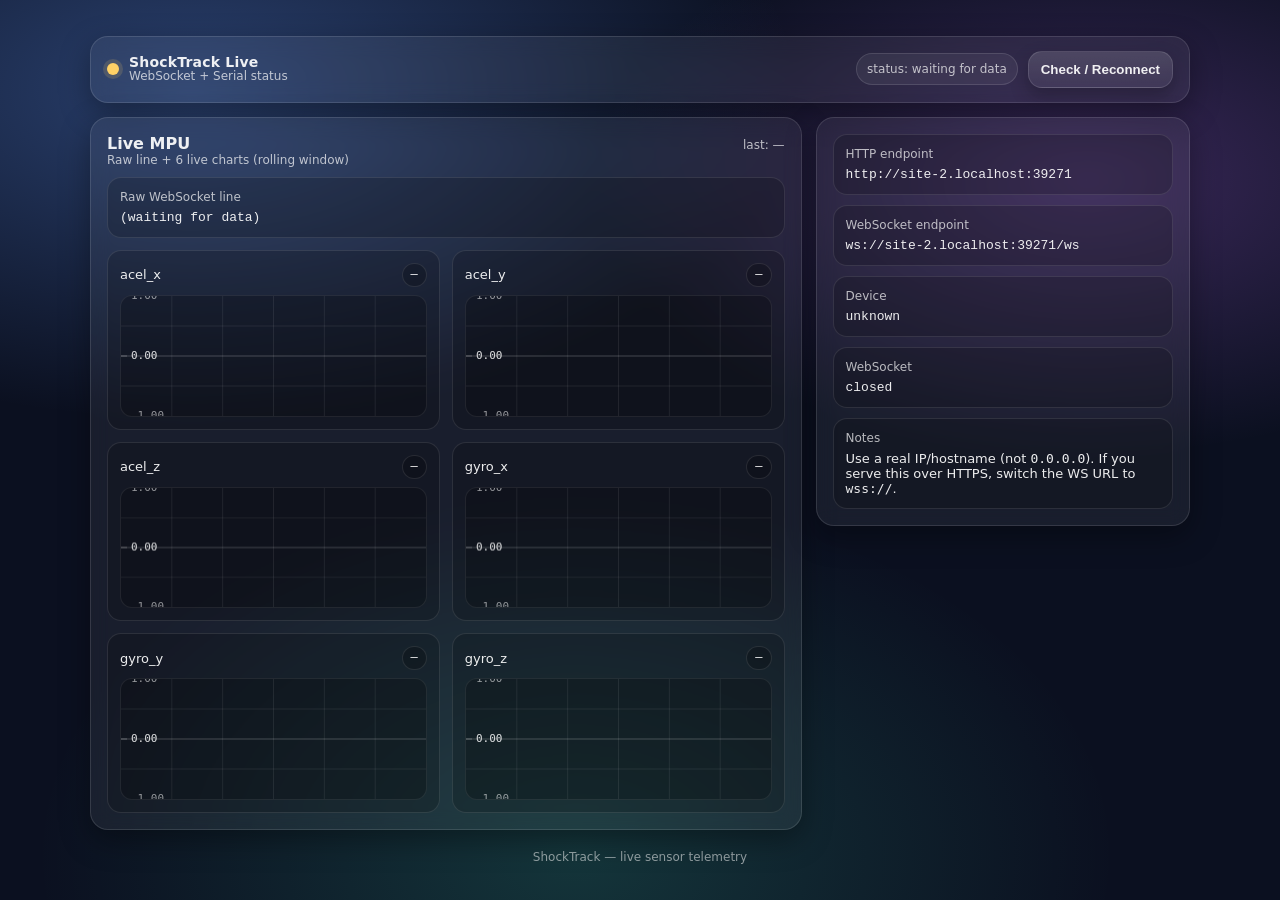
==== newDash/static/index.html @ baad6d06 "New Dashboard File Structure" ====
<!doctype html>
<html lang="en">

<head>
    <meta charset="utf-8" />
    <meta name="viewport" content="width=device-width, initial-scale=1" />
    <link rel="icon" href="/static/favicon.png" type="image/svg+xml" />
    <title>ShockTrack Live</title>
    <style>
        :root {
            --bg: #0b1020;
            --panel: rgba(255, 255, 255, 0.06);
            --text: rgba(255, 255, 255, 0.92);
            --muted: rgba(255, 255, 255, 0.70);
            --border: rgba(255, 255, 255, 0.12);
            --shadow: 0 10px 30px rgba(0, 0, 0, 0.35);
            --radius: 18px;
        }

        * {
            box-sizing: border-box;
        }

        body {
            margin: 0;
            min-height: 100vh;
            color: var(--text);
            font-family: ui-sans-serif, system-ui, -apple-system, Segoe UI, Roboto, Helvetica, Arial;
            background:
                radial-gradient(1100px 600px at 15% 10%, rgba(98, 153, 255, 0.35), transparent 55%),
                radial-gradient(900px 500px at 85% 20%, rgba(194, 109, 255, 0.25), transparent 55%),
                radial-gradient(900px 600px at 45% 95%, rgba(66, 245, 195, 0.16), transparent 60%),
                var(--bg);
            display: grid;
            place-items: center;
            padding: 22px;
        }

        .wrap {
            width: min(1100px, 100%);
            display: grid;
            gap: 14px;
        }

        .topbar {
            display: flex;
            align-items: center;
            justify-content: space-between;
            gap: 12px;
            padding: 14px 16px;
            background: var(--panel);
            border: 1px solid var(--border);
            border-radius: var(--radius);
            box-shadow: var(--shadow);
            backdrop-filter: blur(10px);
        }

        .brand {
            display: flex;
            align-items: center;
            gap: 10px;
            min-width: 200px;
        }

        .dot {
            width: 12px;
            height: 12px;
            border-radius: 999px;
            background: rgba(255, 255, 255, 0.25);
            box-shadow: 0 0 0 4px rgba(255, 255, 255, 0.06);
        }

        .dot.ok {
            background: #33d17a;
            box-shadow: 0 0 0 4px rgba(51, 209, 122, 0.15);
        }

        .dot.bad {
            background: #ff6b6b;
            box-shadow: 0 0 0 4px rgba(255, 107, 107, 0.15);
        }

        .dot.warn {
            background: #ffd166;
            box-shadow: 0 0 0 4px rgba(255, 209, 102, 0.15);
        }

        .title {
            display: flex;
            flex-direction: column;
            line-height: 1.1;
        }

        .title strong {
            font-size: 14px;
            letter-spacing: 0.2px;
        }

        .title span {
            font-size: 12px;
            color: var(--muted);
        }

        .controls {
            display: flex;
            align-items: center;
            gap: 10px;
            flex-wrap: wrap;
            justify-content: flex-end;
        }

        button {
            appearance: none;
            border: 1px solid var(--border);
            background: linear-gradient(180deg, rgba(255, 255, 255, 0.14), rgba(255, 255, 255, 0.06));
            color: var(--text);
            padding: 10px 12px;
            border-radius: 14px;
            font-weight: 600;
            cursor: pointer;
            transition: transform 0.06s ease, border-color 0.2s ease, opacity 0.2s ease;
            box-shadow: 0 8px 18px rgba(0, 0, 0, 0.25);
        }

        button:hover {
            border-color: rgba(255, 255, 255, 0.24);
        }

        button:active {
            transform: translateY(1px);
        }

        button:disabled {
            opacity: 0.55;
            cursor: not-allowed;
        }

        .pill {
            padding: 8px 10px;
            border-radius: 999px;
            border: 1px solid var(--border);
            background: rgba(255, 255, 255, 0.06);
            color: var(--muted);
            font-size: 12px;
            white-space: nowrap;
        }

        .grid {
            display: grid;
            grid-template-columns: 1fr;
            gap: 14px;
        }

        @media (min-width: 980px) {
            .grid {
                grid-template-columns: 1.9fr 1fr;
                align-items: start;
            }
        }

        .card {
            padding: 16px;
            background: var(--panel);
            border: 1px solid var(--border);
            border-radius: var(--radius);
            box-shadow: var(--shadow);
            backdrop-filter: blur(10px);
            overflow: hidden;
        }

        .labelRow {
            display: flex;
            justify-content: space-between;
            align-items: baseline;
            gap: 10px;
            margin-bottom: 10px;
        }

        .hint {
            font-size: 12px;
            color: var(--muted);
        }

        .kv {
            display: grid;
            gap: 6px;
            padding: 12px;
            border-radius: 14px;
            border: 1px solid rgba(255, 255, 255, 0.10);
            background: rgba(0, 0, 0, 0.18);
        }

        .kv .k {
            font-size: 12px;
            color: var(--muted);
        }

        .kv .v {
            font-size: 13px;
            color: var(--text);
            word-break: break-word;
            font-family: ui-monospace, SFMono-Regular, Menlo, Monaco, Consolas, "Liberation Mono", "Courier New", monospace;
        }

        .mini {
            display: grid;
            gap: 10px;
        }

        /* Charts */
        .charts {
            display: grid;
            gap: 12px;
            grid-template-columns: 1fr;
        }

        @media (min-width: 980px) {
            .charts {
                grid-template-columns: 1fr 1fr;
            }
        }

        .chart {
            border-radius: 14px;
            border: 1px solid rgba(255, 255, 255, 0.10);
            background: rgba(0, 0, 0, 0.18);
            padding: 12px;
        }

        .chartHead {
            display: flex;
            align-items: center;
            justify-content: space-between;
            gap: 10px;
            margin-bottom: 8px;
            font-size: 13px;
        }

        .chip {
            font-family: ui-monospace, SFMono-Regular, Menlo, Monaco, Consolas, "Liberation Mono", "Courier New", monospace;
            font-size: 12px;
            color: var(--text);
            padding: 4px 8px;
            border-radius: 999px;
            border: 1px solid rgba(255, 255, 255, 0.10);
            background: rgba(0, 0, 0, 0.22);
        }

        canvas {
            width: 100%;
            display: block;
            border-radius: 12px;
            background: rgba(0, 0, 0, 0.22);
            border: 1px solid rgba(255, 255, 255, 0.08);
        }

        .footer {
            text-align: center;
            color: rgba(255, 255, 255, 0.55);
            font-size: 12px;
            padding: 6px 0 0;
        }
    </style>
</head>

<body>
    <div class="wrap">
        <div class="topbar">
            <div class="brand">
                <div id="dot" class="dot warn"></div>
                <div class="title">
                    <strong>ShockTrack Live</strong>
                    <span id="sub">WebSocket + Serial status</span>
                </div>
            </div>

            <div class="controls">
                <span id="status" class="pill">status: booting…</span>
                <button id="reconnect">Check / Reconnect</button>
            </div>
        </div>

        <div class="grid">
            <div class="card">
                <div class="labelRow">
                    <div>
                        <div style="font-weight:700;">Live MPU</div>
                        <div class="hint">Raw line + 6 live charts (rolling window)</div>
                    </div>
                    <div class="hint" id="lastTs">last: —</div>
                </div>

                <div class="kv" style="margin-bottom:12px;">
                    <div class="k">Raw WebSocket line</div>
                    <div class="v" id="v">(waiting for data)</div>
                </div>

                <div class="charts">
                    <div class="chart">
                        <div class="chartHead"><span>acel_x</span><span class="chip" id="val_ax">—</span></div>
                        <canvas id="c_ax" height="120"></canvas>
                    </div>
                    <div class="chart">
                        <div class="chartHead"><span>acel_y</span><span class="chip" id="val_ay">—</span></div>
                        <canvas id="c_ay" height="120"></canvas>
                    </div>
                    <div class="chart">
                        <div class="chartHead"><span>acel_z</span><span class="chip" id="val_az">—</span></div>
                        <canvas id="c_az" height="120"></canvas>
                    </div>
                    <div class="chart">
                        <div class="chartHead"><span>gyro_x</span><span class="chip" id="val_gx">—</span></div>
                        <canvas id="c_gx" height="120"></canvas>
                    </div>
                    <div class="chart">
                        <div class="chartHead"><span>gyro_y</span><span class="chip" id="val_gy">—</span></div>
                        <canvas id="c_gy" height="120"></canvas>
                    </div>
                    <div class="chart">
                        <div class="chartHead"><span>gyro_z</span><span class="chip" id="val_gz">—</span></div>
                        <canvas id="c_gz" height="120"></canvas>
                    </div>
                </div>
            </div>

            <div class="card mini">
                <div class="kv">
                    <div class="k">HTTP endpoint</div>
                    <div class="v" id="httpHost">—</div>
                </div>
                <div class="kv">
                    <div class="k">WebSocket endpoint</div>
                    <div class="v" id="wsHost">—</div>
                </div>
                <div class="kv">
                    <div class="k">Device</div>
                    <div class="v" id="dev">—</div>
                </div>
                <div class="kv">
                    <div class="k">WebSocket</div>
                    <div class="v" id="wsState">—</div>
                </div>

                <div class="kv">
                    <div class="k">Notes</div>
                    <div class="v" style="font-family:inherit;">
                        Use a real IP/hostname (not <code>0.0.0.0</code>). If you serve this over HTTPS, switch the WS
                        URL to <code>wss://</code>.
                    </div>
                </div>
            </div>
        </div>

        <div class="footer">ShockTrack — live sensor telemetry</div>
    </div>

    <script>
        const statusEl = document.getElementById('status');
        const reconnectBtn = document.getElementById('reconnect');
        const valueEl = document.getElementById('v');
        const dotEl = document.getElementById('dot');
        const lastTsEl = document.getElementById('lastTs');

        const httpHostEl = document.getElementById('httpHost');
        const wsHostEl = document.getElementById('wsHost');
        const devEl = document.getElementById('dev');
        const wsStateEl = document.getElementById('wsState');

        httpHostEl.textContent = location.origin;

        // Use wss:// when page is https://, otherwise ws://
        const WS_SCHEME = (location.protocol === "https:") ? "wss://" : "ws://";
        const WS_URL = WS_SCHEME + location.host + "/ws";
        wsHostEl.textContent = WS_URL;

        let ws = null;

        // ---- WAITING / DATA WATCHDOG ----
        const DATA_TIMEOUT_MS = 1500; // tweak based on sample rate
        let lastDataAt = 0;
        let isWaiting = true;

        function setDot(state) {
            dotEl.classList.remove('ok', 'bad', 'warn');
            dotEl.classList.add(state);
        }

        function nowTime() {
            const d = new Date();
            return d.toLocaleTimeString([], { hour: '2-digit', minute: '2-digit', second: '2-digit' });
        }

        function wsStateText() {
            if (!ws) return "closed";
            switch (ws.readyState) {
                case WebSocket.CONNECTING: return "connecting";
                case WebSocket.OPEN: return "open";
                case WebSocket.CLOSING: return "closing";
                case WebSocket.CLOSED: return "closed";
                default: return "unknown";
            }
        }

        function setWaiting(waiting) {
            isWaiting = waiting;

            if (waiting) {
                valueEl.textContent = "(waiting for data)";
                lastTsEl.textContent = "last: —";
                statusEl.textContent = "status: waiting for data";
                setDot("warn");
            }
        }

        // ---- LIVE CHARTS ----
        const N = 240; // rolling window points
        const series = {
            ax: new Float32Array(N),
            ay: new Float32Array(N),
            az: new Float32Array(N),
            gx: new Float32Array(N),
            gy: new Float32Array(N),
            gz: new Float32Array(N),
        };
        let idx = 0;
        let filled = 0;

        const canvases = {
            ax: document.getElementById('c_ax'),
            ay: document.getElementById('c_ay'),
            az: document.getElementById('c_az'),
            gx: document.getElementById('c_gx'),
            gy: document.getElementById('c_gy'),
            gz: document.getElementById('c_gz'),
        };
        const labels = {
            ax: document.getElementById('val_ax'),
            ay: document.getElementById('val_ay'),
            az: document.getElementById('val_az'),
            gx: document.getElementById('val_gx'),
            gy: document.getElementById('val_gy'),
            gz: document.getElementById('val_gz'),
        };

        function parseLine(line) {
            const parts = String(line).split(',').map(s => s.trim());
            if (parts.length !== 6) return null;
            const nums = parts.map(p => Number(p));
            if (nums.some(n => Number.isNaN(n))) return null;
            return nums;
        }

        function pushSample(ax, ay, az, gx, gy, gz) {
            series.ax[idx] = ax;
            series.ay[idx] = ay;
            series.az[idx] = az;
            series.gx[idx] = gx;
            series.gy[idx] = gy;
            series.gz[idx] = gz;

            idx = (idx + 1) % N;
            filled = Math.min(N, filled + 1);

            labels.ax.textContent = ax.toFixed(2);
            labels.ay.textContent = ay.toFixed(2);
            labels.az.textContent = az.toFixed(2);
            labels.gx.textContent = gx.toFixed(2);
            labels.gy.textContent = gy.toFixed(2);
            labels.gz.textContent = gz.toFixed(2);
        }

        function getRange(arr) {
            if (filled === 0) return { min: -1, max: 1 };
            let mn = Infinity, mx = -Infinity;
            for (let i = 0; i < filled; i++) {
                const j = (idx - filled + i + N) % N;
                const v = arr[j];
                if (v < mn) mn = v;
                if (v > mx) mx = v;
            }
            if (mn === mx) { mn -= 1; mx += 1; }
            return { min: mn, max: mx };
        }

        // ---- Y-AXIS SCALE ----
        function drawYAxis(ctx, w, h, r) {
            ctx.save();

            ctx.font = "11px ui-monospace, SFMono-Regular, Menlo, Monaco, Consolas, monospace";
            ctx.fillStyle = "rgba(255,255,255,0.55)";
            ctx.textBaseline = "middle";

            const ticks = [
                { v: r.max, label: r.max.toFixed(2) },
                { v: (r.min + r.max) / 2, label: ((r.min + r.max) / 2).toFixed(2) },
                { v: r.min, label: r.min.toFixed(2) },
            ];

            // include 0 tick if in range
            if (r.min < 0 && r.max > 0) {
                ticks.splice(1, 0, { v: 0, label: "0.00" });
            }

            for (const t of ticks) {
                const y = h - ((t.v - r.min) / (r.max - r.min)) * h;

                // tick mark
                ctx.strokeStyle = "rgba(255,255,255,0.14)";
                ctx.beginPath();
                ctx.moveTo(0, y);
                ctx.lineTo(6, y);
                ctx.stroke();

                ctx.fillText(t.label, 10, y);
            }

            ctx.restore();
        }

        function drawChart(key) {
            const c = canvases[key];
            if (!c) return;

            const dpr = window.devicePixelRatio || 1;
            const w = c.clientWidth;
            const h = Number(c.getAttribute('height')) || 120;

            // crisp canvas
            c.width = Math.floor(w * dpr);
            c.height = Math.floor(h * dpr);

            const ctx = c.getContext('2d');
            ctx.setTransform(dpr, 0, 0, dpr, 0, 0);

            // clear
            ctx.clearRect(0, 0, w, h);

            // grid
            ctx.lineWidth = 1;
            ctx.strokeStyle = "rgba(255,255,255,0.08)";
            for (let i = 1; i < 4; i++) {
                const y = (h / 4) * i;
                ctx.beginPath(); ctx.moveTo(0, y); ctx.lineTo(w, y); ctx.stroke();
            }
            for (let i = 1; i < 6; i++) {
                const x = (w / 6) * i;
                ctx.beginPath(); ctx.moveTo(x, 0); ctx.lineTo(x, h); ctx.stroke();
            }

            const r = getRange(series[key]);

            // y-axis scale (min/mid/max + optional 0)
            drawYAxis(ctx, w, h, r);

            // centerline (0)
            ctx.strokeStyle = "rgba(255,255,255,0.16)";
            const y0 = h - ((0 - r.min) / (r.max - r.min)) * h;
            ctx.beginPath(); ctx.moveTo(0, y0); ctx.lineTo(w, y0); ctx.stroke();

            if (filled < 2) return;

            // data line
            ctx.lineWidth = 2;
            ctx.strokeStyle = "rgba(255,255,255,0.85)";
            ctx.beginPath();
            for (let i = 0; i < filled; i++) {
                const j = (idx - filled + i + N) % N;
                const v = series[key][j];
                const x = (i / (filled - 1)) * w;
                const y = h - ((v - r.min) / (r.max - r.min)) * h;
                if (i === 0) ctx.moveTo(x, y);
                else ctx.lineTo(x, y);
            }
            ctx.stroke();

            // latest dot
            const lastJ = (idx - 1 + N) % N;
            const lastV = series[key][lastJ];
            const yLast = h - ((lastV - r.min) / (r.max - r.min)) * h;
            ctx.fillStyle = "rgba(255,255,255,0.92)";
            ctx.beginPath();
            ctx.arc(Math.max(6, w - 6), yLast, 3, 0, Math.PI * 2);
            ctx.fill();
        }

        function renderLoop() {
            drawChart('ax');
            drawChart('ay');
            drawChart('az');
            drawChart('gx');
            drawChart('gy');
            drawChart('gz');
            requestAnimationFrame(renderLoop);
        }
        requestAnimationFrame(renderLoop);

        // ---- WebSocket + status ----
        function connectWS() {
            try { if (ws) ws.close(); } catch (_) { }

            ws = new WebSocket(WS_URL);
            wsStateEl.textContent = wsStateText();

            ws.onopen = () => {
                wsStateEl.textContent = wsStateText();
                lastDataAt = Date.now();
                setWaiting(true); // open != streaming yet
                console.log('ws open');
            };

            ws.onmessage = (msg) => {
                const line = String(msg.data || "");
                valueEl.textContent = line;

                lastDataAt = Date.now();
                if (isWaiting) {
                    statusEl.textContent = "status: streaming";
                    setDot("ok");
                    isWaiting = false;
                }

                lastTsEl.textContent = "last: " + nowTime();

                const nums = parseLine(line);
                if (nums) {
                    const [ax, ay, az, gx, gy, gz] = nums;
                    pushSample(ax, ay, az, gx, gy, gz);
                }
            };

            ws.onclose = () => {
                wsStateEl.textContent = wsStateText();
                setWaiting(true);
                console.log('ws closed');
            };

            ws.onerror = (e) => {
                wsStateEl.textContent = wsStateText();
                setWaiting(true);
                console.log('ws error', e);
            };
        }

        async function checkStatus() {
            try {
                const r = await fetch('/status', { cache: "no-store" });
                const j = await r.json();

                devEl.textContent = j.connected ? "connected" : "disconnected";

                if (j.connected) {
                    statusEl.textContent = "status: device connected";
                    setDot("ok");
                    if (!ws || ws.readyState !== WebSocket.OPEN) connectWS();
                } else {
                    statusEl.textContent = "status: device disconnected";
                    setDot("bad");
                    setWaiting(true);
                }

                wsStateEl.textContent = wsStateText();
            } catch (e) {
                statusEl.textContent = "status: error";
                devEl.textContent = "unknown";
                setDot("warn");
                setWaiting(true);
                wsStateEl.textContent = wsStateText();
            }
        }

        reconnectBtn.addEventListener('click', async () => {
            reconnectBtn.disabled = true;
            statusEl.textContent = 'status: checking...';
            setDot("warn");

            try {
                const r = await fetch('/reconnect', { method: 'POST', cache: "no-store" });
                const j = await r.json();
                statusEl.textContent = 'status: ' + j.message;
            } catch (e) {
                statusEl.textContent = 'status: reconnect failed';
            } finally {
                reconnectBtn.disabled = false;
                setTimeout(checkStatus, 800);
            }
        });

        // ---- data watchdog (WS open but stream stalls) ----
        setInterval(() => {
            if (!ws || ws.readyState !== WebSocket.OPEN) {
                setWaiting(true);
                wsStateEl.textContent = wsStateText();
                return;
            }
            if (lastDataAt && (Date.now() - lastDataAt) > DATA_TIMEOUT_MS) {
                setWaiting(true);
            }
            wsStateEl.textContent = wsStateText();
        }, 250);

        // boot
        connectWS();
        checkStatus();
        setWaiting(true);
        setInterval(checkStatus, 5000);
    </script>
</body>

</html>
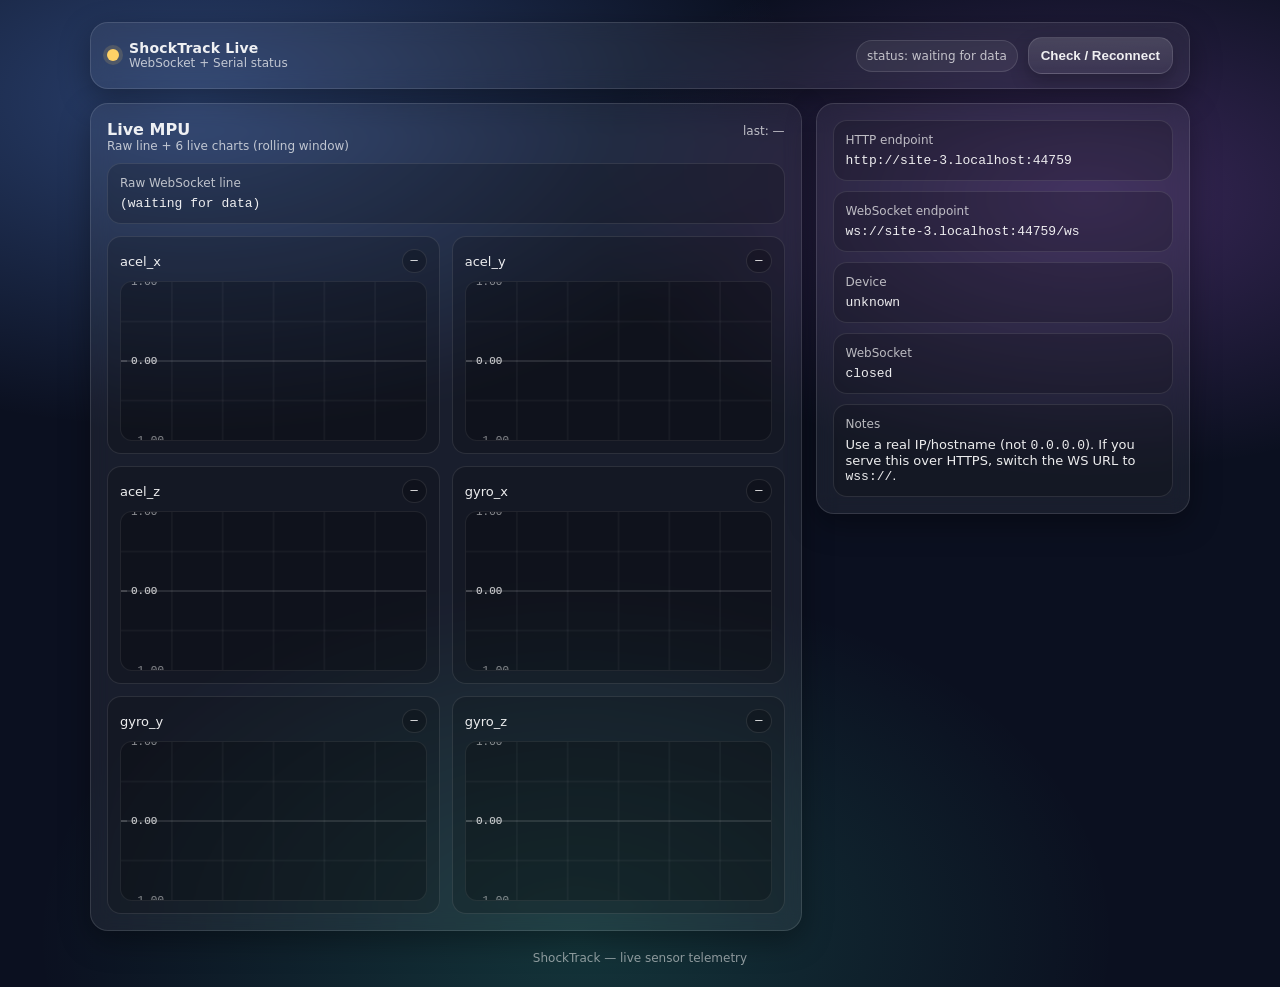
==== commit dce83f4e: "Add Mobile Funtionality" ====
--- a/newDash/static/index.html
+++ b/newDash/static/index.html
@@ -248,6 +248,9 @@
 
         canvas {
             width: 100%;
+            height: clamp(110px, 18vw, 160px);
+
+            /* resizable: grows/shrinks with screen */
             display: block;
             border-radius: 12px;
             background: rgba(0, 0, 0, 0.22);
@@ -298,7 +301,7 @@
                 <div class="charts">
                     <div class="chart">
                         <div class="chartHead"><span>acel_x</span><span class="chip" id="val_ax">—</span></div>
-                        <canvas id="c_ax" height="120"></canvas>
+                        <canvas id="c_ax"></canvas>
                     </div>
                     <div class="chart">
                         <div class="chartHead"><span>acel_y</span><span class="chip" id="val_ay">—</span></div>
@@ -442,12 +445,79 @@
             gz: document.getElementById('val_gz'),
         };
 
+        // ---- CANVAS RESIZE (only when needed) ----
+        const ctxMap = {};
+        const sizeMap = {}; // key -> {cssW, cssH, pxW, pxH, dpr}
+
+        function resizeCanvasToDisplaySize(key) {
+            const c = canvases[key];
+            if (!c) return;
+
+            const dpr = window.devicePixelRatio || 1;
+
+            const rect = c.getBoundingClientRect();
+            const cssW = Math.max(1, Math.floor(rect.width));
+
+            // rect.height can be 0 briefly on mobile; fallback to computed style height or 120
+            let cssH = Math.floor(rect.height);
+            if (cssH < 10) {
+                const hStr = getComputedStyle(c).height; // like "132px"
+                const parsed = Math.floor(parseFloat(hStr));
+                cssH = (parsed && parsed >= 10) ? parsed : 120;
+            }
+
+            const pxW = Math.floor(cssW * dpr);
+            const pxH = Math.floor(cssH * dpr);
+
+            const prev = sizeMap[key];
+            if (prev && prev.pxW === pxW && prev.pxH === pxH && prev.dpr === dpr) return;
+
+            c.width = pxW;
+            c.height = pxH;
+
+            const ctx = c.getContext("2d", { alpha: true, desynchronized: true });
+            ctx.setTransform(dpr, 0, 0, dpr, 0, 0);
+
+            ctxMap[key] = ctx;
+            sizeMap[key] = { cssW, cssH, pxW, pxH, dpr };
+        }
+
+
+        function resizeAllCanvases() {
+            for (const k of Object.keys(canvases)) resizeCanvasToDisplaySize(k);
+            requestRedraw(); // after resize, redraw once
+        }
+
+        // ResizeObserver catches mobile viewport/layout changes without a 60fps loop
+        const ro = new ResizeObserver(() => resizeAllCanvases());
+        for (const c of Object.values(canvases)) ro.observe(c);
+
+        window.addEventListener('orientationchange', () => setTimeout(resizeAllCanvases, 250));
+        window.addEventListener('resize', () => resizeAllCanvases());
+
         function parseLine(line) {
             const parts = String(line).split(',').map(s => s.trim());
             if (parts.length !== 6) return null;
             const nums = parts.map(p => Number(p));
             if (nums.some(n => Number.isNaN(n))) return null;
             return nums;
+        }
+
+        // ---- REDRAW ONLY WHEN NEEDED ----
+        let needsRedraw = true;
+        let rafPending = false;
+
+        function requestRedraw() {
+            needsRedraw = true;
+            if (rafPending) return;
+            rafPending = true;
+            requestAnimationFrame(() => {
+                rafPending = false;
+                if (!needsRedraw) return;
+                needsRedraw = false;
+                drawChart('ax'); drawChart('ay'); drawChart('az');
+                drawChart('gx'); drawChart('gy'); drawChart('gz');
+            });
         }
 
         function pushSample(ax, ay, az, gx, gy, gz) {
@@ -467,6 +537,8 @@
             labels.gx.textContent = gx.toFixed(2);
             labels.gy.textContent = gy.toFixed(2);
             labels.gz.textContent = gz.toFixed(2);
+
+            requestRedraw(); // redraw once per incoming sample
         }
 
         function getRange(arr) {
@@ -518,19 +590,16 @@
         }
 
         function drawChart(key) {
+            // Only resize when needed (NOT every frame)
+            resizeCanvasToDisplaySize(key);
+
             const c = canvases[key];
-            if (!c) return;
-
-            const dpr = window.devicePixelRatio || 1;
-            const w = c.clientWidth;
-            const h = Number(c.getAttribute('height')) || 120;
-
-            // crisp canvas
-            c.width = Math.floor(w * dpr);
-            c.height = Math.floor(h * dpr);
-
-            const ctx = c.getContext('2d');
-            ctx.setTransform(dpr, 0, 0, dpr, 0, 0);
+            const ctx = ctxMap[key];
+            const s = sizeMap[key];
+            if (!c || !ctx || !s) return;
+
+            const w = s.cssW;
+            const h = s.cssH;
 
             // clear
             ctx.clearRect(0, 0, w, h);
@@ -583,17 +652,6 @@
             ctx.fill();
         }
 
-        function renderLoop() {
-            drawChart('ax');
-            drawChart('ay');
-            drawChart('az');
-            drawChart('gx');
-            drawChart('gy');
-            drawChart('gz');
-            requestAnimationFrame(renderLoop);
-        }
-        requestAnimationFrame(renderLoop);
-
         // ---- WebSocket + status ----
         function connectWS() {
             try { if (ws) ws.close(); } catch (_) { }
@@ -703,6 +761,10 @@
         checkStatus();
         setWaiting(true);
         setInterval(checkStatus, 5000);
+
+        // initial sizing + draw
+        resizeAllCanvases();
+        requestRedraw();
     </script>
 </body>
 
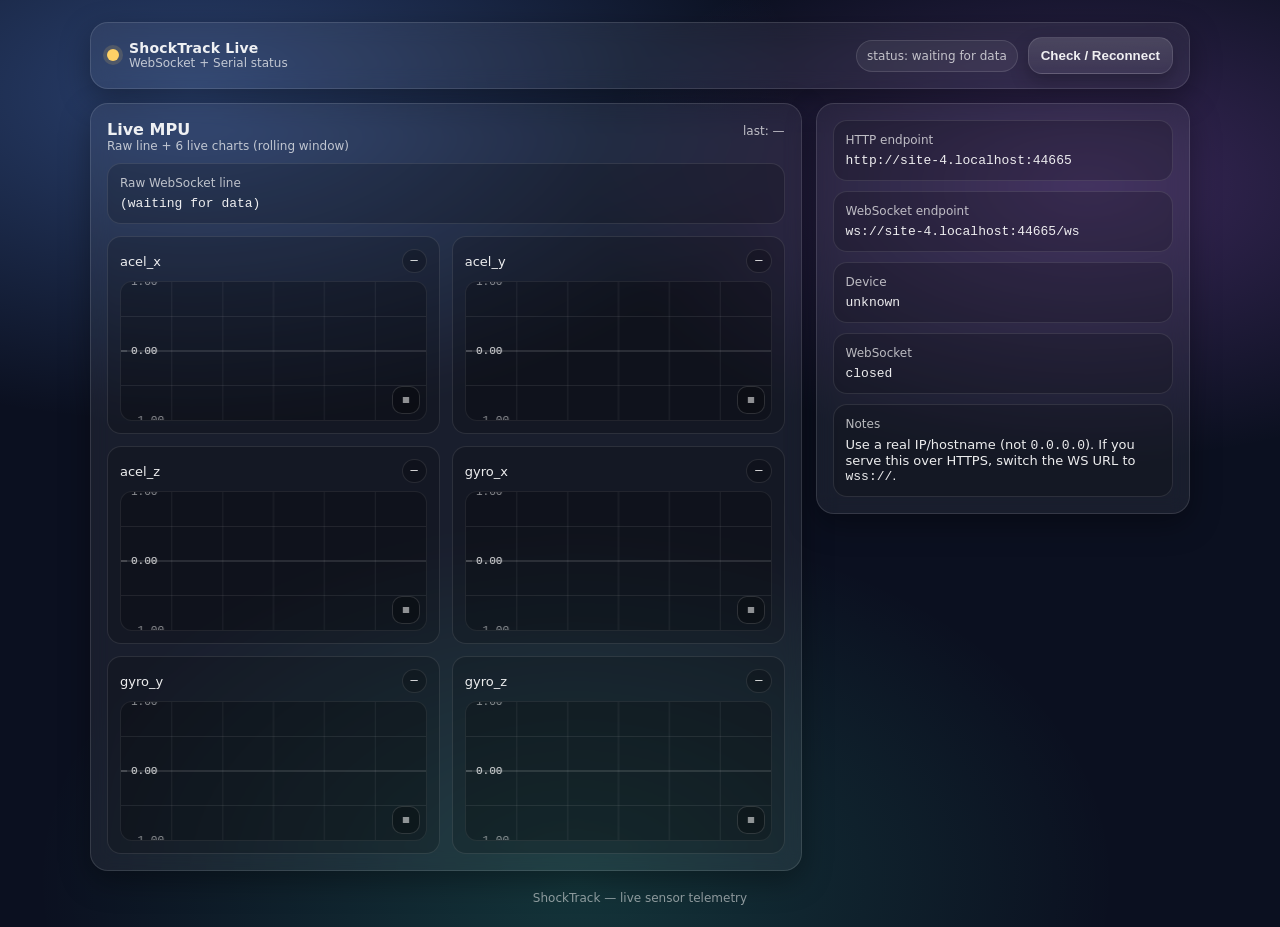
==== commit 0824da28: "Reorg" ====
--- a/newDash/static/index.html
+++ b/newDash/static/index.html
@@ -212,6 +212,7 @@
             display: grid;
             gap: 12px;
             grid-template-columns: 1fr;
+            align-items: start;
         }
 
         @media (min-width: 980px) {
@@ -225,6 +226,7 @@
             border: 1px solid rgba(255, 255, 255, 0.10);
             background: rgba(0, 0, 0, 0.18);
             padding: 12px;
+            overflow: hidden;
         }
 
         .chartHead {
@@ -246,15 +248,49 @@
             background: rgba(0, 0, 0, 0.22);
         }
 
-        canvas {
-            width: 100%;
-            height: clamp(110px, 18vw, 160px);
-
-            /* resizable: grows/shrinks with screen */
-            display: block;
+        /* Resizable canvas wrapper + grab handle */
+        .canvasWrap {
+            position: relative;
             border-radius: 12px;
             background: rgba(0, 0, 0, 0.22);
             border: 1px solid rgba(255, 255, 255, 0.08);
+            overflow: hidden;
+
+            /* default “nice” height; user can drag to change */
+            height: 140px;
+            min-height: 90px;
+            max-height: 300px;
+            touch-action: none;
+        }
+
+        canvas {
+            width: 100%;
+            height: 100%;
+            display: block;
+            background: transparent;
+        }
+
+        .resizeHandle {
+            position: absolute;
+            right: 6px;
+            bottom: 6px;
+            width: 28px;
+            height: 28px;
+            border-radius: 10px;
+            border: 1px solid rgba(255, 255, 255, 0.14);
+            background: rgba(0, 0, 0, 0.25);
+            display: grid;
+            place-items: center;
+            cursor: ns-resize;
+            user-select: none;
+            -webkit-user-select: none;
+            touch-action: none;
+        }
+
+        .resizeHandle svg {
+            width: 16px;
+            height: 16px;
+            opacity: 0.85;
         }
 
         .footer {
@@ -301,28 +337,82 @@
                 <div class="charts">
                     <div class="chart">
                         <div class="chartHead"><span>acel_x</span><span class="chip" id="val_ax">—</span></div>
-                        <canvas id="c_ax"></canvas>
+                        <div class="canvasWrap" id="wrap_ax">
+                            <canvas id="c_ax"></canvas>
+                            <div class="resizeHandle" data-wrap="wrap_ax" aria-label="Resize chart">
+                                <svg viewBox="0 0 24 24" fill="none">
+                                    <path d="M8 9h8M8 12h8M8 15h8" stroke="rgba(255,255,255,0.85)" stroke-width="2"
+                                        stroke-linecap="round" />
+                                </svg>
+                            </div>
+                        </div>
                     </div>
+
                     <div class="chart">
                         <div class="chartHead"><span>acel_y</span><span class="chip" id="val_ay">—</span></div>
-                        <canvas id="c_ay" height="120"></canvas>
+                        <div class="canvasWrap" id="wrap_ay">
+                            <canvas id="c_ay"></canvas>
+                            <div class="resizeHandle" data-wrap="wrap_ay" aria-label="Resize chart">
+                                <svg viewBox="0 0 24 24" fill="none">
+                                    <path d="M8 9h8M8 12h8M8 15h8" stroke="rgba(255,255,255,0.85)" stroke-width="2"
+                                        stroke-linecap="round" />
+                                </svg>
+                            </div>
+                        </div>
                     </div>
+
                     <div class="chart">
                         <div class="chartHead"><span>acel_z</span><span class="chip" id="val_az">—</span></div>
-                        <canvas id="c_az" height="120"></canvas>
+                        <div class="canvasWrap" id="wrap_az">
+                            <canvas id="c_az"></canvas>
+                            <div class="resizeHandle" data-wrap="wrap_az" aria-label="Resize chart">
+                                <svg viewBox="0 0 24 24" fill="none">
+                                    <path d="M8 9h8M8 12h8M8 15h8" stroke="rgba(255,255,255,0.85)" stroke-width="2"
+                                        stroke-linecap="round" />
+                                </svg>
+                            </div>
+                        </div>
                     </div>
+
                     <div class="chart">
                         <div class="chartHead"><span>gyro_x</span><span class="chip" id="val_gx">—</span></div>
-                        <canvas id="c_gx" height="120"></canvas>
+                        <div class="canvasWrap" id="wrap_gx">
+                            <canvas id="c_gx"></canvas>
+                            <div class="resizeHandle" data-wrap="wrap_gx" aria-label="Resize chart">
+                                <svg viewBox="0 0 24 24" fill="none">
+                                    <path d="M8 9h8M8 12h8M8 15h8" stroke="rgba(255,255,255,0.85)" stroke-width="2"
+                                        stroke-linecap="round" />
+                                </svg>
+                            </div>
+                        </div>
                     </div>
+
                     <div class="chart">
                         <div class="chartHead"><span>gyro_y</span><span class="chip" id="val_gy">—</span></div>
-                        <canvas id="c_gy" height="120"></canvas>
+                        <div class="canvasWrap" id="wrap_gy">
+                            <canvas id="c_gy"></canvas>
+                            <div class="resizeHandle" data-wrap="wrap_gy" aria-label="Resize chart">
+                                <svg viewBox="0 0 24 24" fill="none">
+                                    <path d="M8 9h8M8 12h8M8 15h8" stroke="rgba(255,255,255,0.85)" stroke-width="2"
+                                        stroke-linecap="round" />
+                                </svg>
+                            </div>
+                        </div>
                     </div>
+
                     <div class="chart">
                         <div class="chartHead"><span>gyro_z</span><span class="chip" id="val_gz">—</span></div>
-                        <canvas id="c_gz" height="120"></canvas>
+                        <div class="canvasWrap" id="wrap_gz">
+                            <canvas id="c_gz"></canvas>
+                            <div class="resizeHandle" data-wrap="wrap_gz" aria-label="Resize chart">
+                                <svg viewBox="0 0 24 24" fill="none">
+                                    <path d="M8 9h8M8 12h8M8 15h8" stroke="rgba(255,255,255,0.85)" stroke-width="2"
+                                        stroke-linecap="round" />
+                                </svg>
+                            </div>
+                        </div>
                     </div>
+
                 </div>
             </div>
 
@@ -379,7 +469,7 @@
         let ws = null;
 
         // ---- WAITING / DATA WATCHDOG ----
-        const DATA_TIMEOUT_MS = 1500; // tweak based on sample rate
+        const DATA_TIMEOUT_MS = 1500;
         let lastDataAt = 0;
         let isWaiting = true;
 
@@ -416,7 +506,7 @@
         }
 
         // ---- LIVE CHARTS ----
-        const N = 240; // rolling window points
+        const N = 240;
         const series = {
             ax: new Float32Array(N),
             ay: new Float32Array(N),
@@ -436,6 +526,7 @@
             gy: document.getElementById('c_gy'),
             gz: document.getElementById('c_gz'),
         };
+
         const labels = {
             ax: document.getElementById('val_ax'),
             ay: document.getElementById('val_ay'),
@@ -445,6 +536,78 @@
             gz: document.getElementById('val_gz'),
         };
 
+        // ---- RESIZE HANDLE (drag) ----
+        const MIN_H = 90;
+        const MAX_H = 300;
+
+        function clamp(n, a, b) { return Math.max(a, Math.min(b, n)); }
+
+        function loadHeights() {
+            const keys = ['ax', 'ay', 'az', 'gx', 'gy', 'gz'];
+            for (const k of keys) {
+                const el = document.getElementById('wrap_' + k);
+                if (!el) continue;
+                const saved = Number(localStorage.getItem('chart_h_' + k));
+                if (Number.isFinite(saved) && saved >= MIN_H && saved <= MAX_H) {
+                    el.style.height = saved + 'px';
+                }
+            }
+        }
+
+        function saveHeightForWrapId(wrapId, px) {
+            // wrap_ax -> ax
+            const key = wrapId.replace('wrap_', '');
+            localStorage.setItem('chart_h_' + key, String(px));
+        }
+
+        function setupResizeHandles() {
+            const handles = Array.from(document.querySelectorAll('.resizeHandle'));
+            for (const h of handles) {
+                const wrapId = h.getAttribute('data-wrap');
+                const wrap = document.getElementById(wrapId);
+                if (!wrap) continue;
+
+                let dragging = false;
+                let startY = 0;
+                let startH = 0;
+
+                const onDown = (e) => {
+                    dragging = true;
+                    const p = e.touches ? e.touches[0] : e;
+                    startY = p.clientY;
+                    startH = wrap.getBoundingClientRect().height;
+                    h.setPointerCapture?.(e.pointerId);
+                    e.preventDefault();
+                };
+
+                const onMove = (e) => {
+                    if (!dragging) return;
+                    const p = e.touches ? e.touches[0] : e;
+                    const dy = p.clientY - startY;
+                    const next = clamp(Math.round(startH + dy), MIN_H, MAX_H);
+                    wrap.style.height = next + 'px';
+                    requestRedraw(); // redraw with new size
+                    e.preventDefault();
+                };
+
+                const onUp = (e) => {
+                    if (!dragging) return;
+                    dragging = false;
+                    const finalH = Math.round(wrap.getBoundingClientRect().height);
+                    saveHeightForWrapId(wrapId, clamp(finalH, MIN_H, MAX_H));
+                    e.preventDefault();
+                };
+
+                // Pointer events (best) + touch fallback
+                h.addEventListener('pointerdown', onDown, { passive: false });
+                window.addEventListener('pointermove', onMove, { passive: false });
+                window.addEventListener('pointerup', onUp, { passive: false });
+
+                h.addEventListener('touchstart', onDown, { passive: false });
+                window.addEventListener('touchmove', onMove, { passive: false });
+                window.addEventListener('touchend', onUp, { passive: false });
+            }
+        }
         // ---- CANVAS RESIZE (only when needed) ----
         const ctxMap = {};
         const sizeMap = {}; // key -> {cssW, cssH, pxW, pxH, dpr}
@@ -458,10 +621,10 @@
             const rect = c.getBoundingClientRect();
             const cssW = Math.max(1, Math.floor(rect.width));
 
-            // rect.height can be 0 briefly on mobile; fallback to computed style height or 120
+            // height can be 0 briefly; fallback to computed height or 120
             let cssH = Math.floor(rect.height);
             if (cssH < 10) {
-                const hStr = getComputedStyle(c).height; // like "132px"
+                const hStr = getComputedStyle(c).height;
                 const parsed = Math.floor(parseFloat(hStr));
                 cssH = (parsed && parsed >= 10) ? parsed : 120;
             }
@@ -475,22 +638,32 @@
             c.width = pxW;
             c.height = pxH;
 
-            const ctx = c.getContext("2d", { alpha: true, desynchronized: true });
+            const ctx = c.getContext('2d', { alpha: true, desynchronized: true });
             ctx.setTransform(dpr, 0, 0, dpr, 0, 0);
 
             ctxMap[key] = ctx;
             sizeMap[key] = { cssW, cssH, pxW, pxH, dpr };
         }
 
-
         function resizeAllCanvases() {
             for (const k of Object.keys(canvases)) resizeCanvasToDisplaySize(k);
-            requestRedraw(); // after resize, redraw once
-        }
-
-        // ResizeObserver catches mobile viewport/layout changes without a 60fps loop
-        const ro = new ResizeObserver(() => resizeAllCanvases());
-        for (const c of Object.values(canvases)) ro.observe(c);
+            requestRedraw();
+        }
+
+        // Observe wrapper size changes (including user resizing)
+        let roTick = false;
+        const ro = new ResizeObserver(() => {
+            if (roTick) return;
+            roTick = true;
+            requestAnimationFrame(() => {
+                roTick = false;
+                resizeAllCanvases();
+            });
+        });
+        for (const k of ['ax', 'ay', 'az', 'gx', 'gy', 'gz']) {
+            const w = document.getElementById('wrap_' + k);
+            if (w) ro.observe(w);
+        }
 
         window.addEventListener('orientationchange', () => setTimeout(resizeAllCanvases, 250));
         window.addEventListener('resize', () => resizeAllCanvases());
@@ -538,7 +711,7 @@
             labels.gy.textContent = gy.toFixed(2);
             labels.gz.textContent = gz.toFixed(2);
 
-            requestRedraw(); // redraw once per incoming sample
+            requestRedraw();
         }
 
         function getRange(arr) {
@@ -554,10 +727,8 @@
             return { min: mn, max: mx };
         }
 
-        // ---- Y-AXIS SCALE ----
         function drawYAxis(ctx, w, h, r) {
             ctx.save();
-
             ctx.font = "11px ui-monospace, SFMono-Regular, Menlo, Monaco, Consolas, monospace";
             ctx.fillStyle = "rgba(255,255,255,0.55)";
             ctx.textBaseline = "middle";
@@ -567,41 +738,30 @@
                 { v: (r.min + r.max) / 2, label: ((r.min + r.max) / 2).toFixed(2) },
                 { v: r.min, label: r.min.toFixed(2) },
             ];
-
-            // include 0 tick if in range
-            if (r.min < 0 && r.max > 0) {
-                ticks.splice(1, 0, { v: 0, label: "0.00" });
-            }
+            if (r.min < 0 && r.max > 0) ticks.splice(1, 0, { v: 0, label: "0.00" });
 
             for (const t of ticks) {
                 const y = h - ((t.v - r.min) / (r.max - r.min)) * h;
-
-                // tick mark
                 ctx.strokeStyle = "rgba(255,255,255,0.14)";
                 ctx.beginPath();
                 ctx.moveTo(0, y);
                 ctx.lineTo(6, y);
                 ctx.stroke();
-
                 ctx.fillText(t.label, 10, y);
             }
-
             ctx.restore();
         }
 
         function drawChart(key) {
-            // Only resize when needed (NOT every frame)
             resizeCanvasToDisplaySize(key);
 
-            const c = canvases[key];
             const ctx = ctxMap[key];
             const s = sizeMap[key];
-            if (!c || !ctx || !s) return;
+            if (!ctx || !s) return;
 
             const w = s.cssW;
             const h = s.cssH;
 
-            // clear
             ctx.clearRect(0, 0, w, h);
 
             // grid
@@ -617,8 +777,6 @@
             }
 
             const r = getRange(series[key]);
-
-            // y-axis scale (min/mid/max + optional 0)
             drawYAxis(ctx, w, h, r);
 
             // centerline (0)
@@ -662,7 +820,7 @@
             ws.onopen = () => {
                 wsStateEl.textContent = wsStateText();
                 lastDataAt = Date.now();
-                setWaiting(true); // open != streaming yet
+                setWaiting(true);
                 console.log('ws open');
             };
 
@@ -757,14 +915,19 @@
         }, 250);
 
         // boot
+        loadHeights();
+        setupResizeHandles();
+
         connectWS();
         checkStatus();
         setWaiting(true);
         setInterval(checkStatus, 5000);
 
-        // initial sizing + draw
-        resizeAllCanvases();
-        requestRedraw();
+        // initial sizing + draw (after layout)
+        requestAnimationFrame(() => {
+            resizeAllCanvases();
+            requestRedraw();
+        });
     </script>
 </body>
 
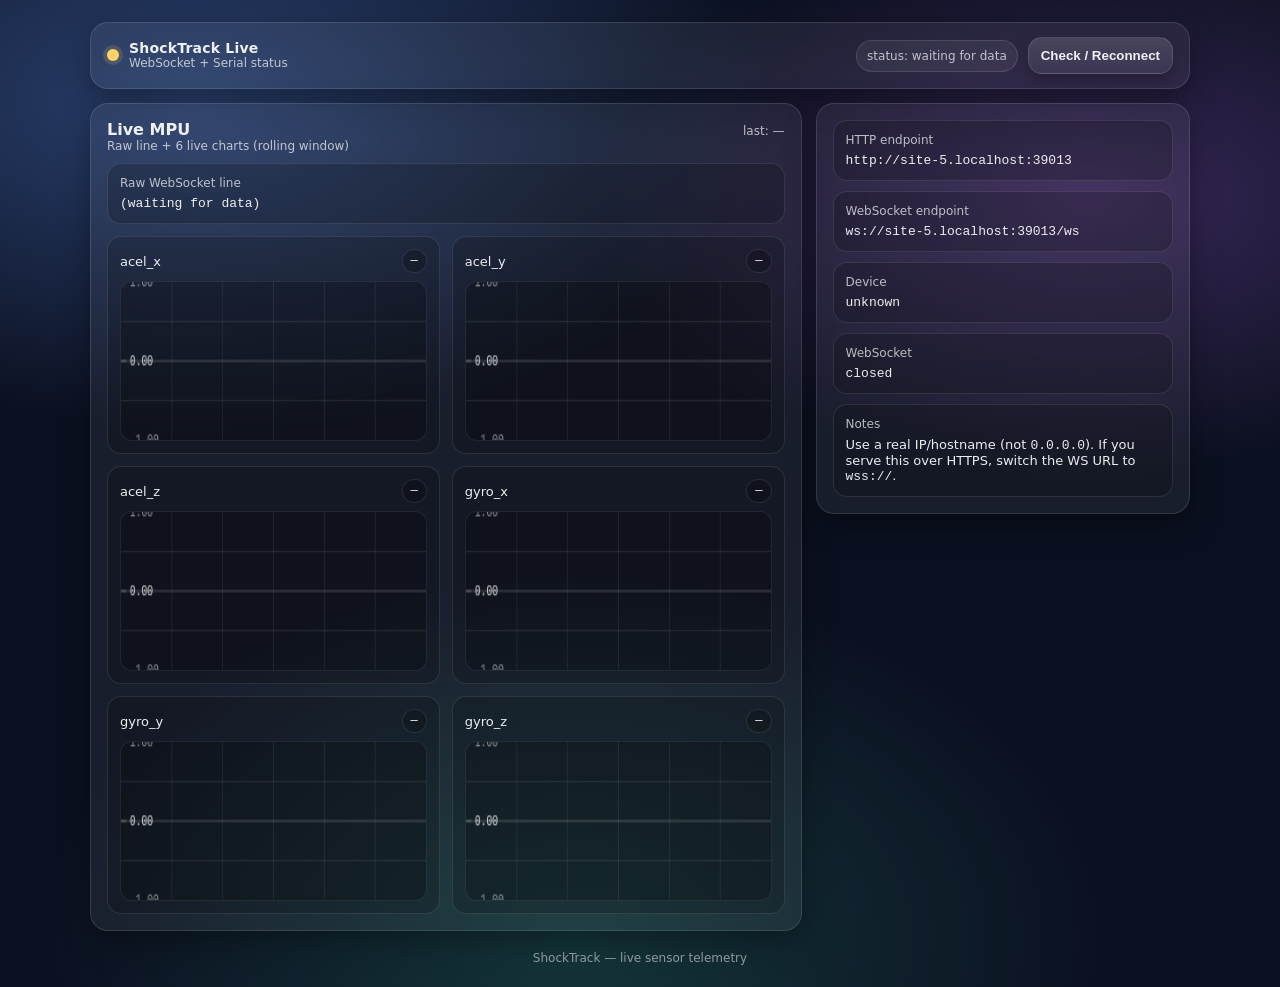
==== commit 6241e432: "Merge branch 'main' into SHOC-2-jiratest" ====
--- a/newDash/static/index.html
+++ b/newDash/static/index.html
@@ -212,7 +212,6 @@
             display: grid;
             gap: 12px;
             grid-template-columns: 1fr;
-            align-items: start;
         }
 
         @media (min-width: 980px) {
@@ -226,7 +225,6 @@
             border: 1px solid rgba(255, 255, 255, 0.10);
             background: rgba(0, 0, 0, 0.18);
             padding: 12px;
-            overflow: hidden;
         }
 
         .chartHead {
@@ -248,49 +246,15 @@
             background: rgba(0, 0, 0, 0.22);
         }
 
-        /* Resizable canvas wrapper + grab handle */
-        .canvasWrap {
-            position: relative;
+        canvas {
+            width: 100%;
+            height: clamp(110px, 18vw, 160px);
+
+            /* resizable: grows/shrinks with screen */
+            display: block;
             border-radius: 12px;
             background: rgba(0, 0, 0, 0.22);
             border: 1px solid rgba(255, 255, 255, 0.08);
-            overflow: hidden;
-
-            /* default “nice” height; user can drag to change */
-            height: 140px;
-            min-height: 90px;
-            max-height: 300px;
-            touch-action: none;
-        }
-
-        canvas {
-            width: 100%;
-            height: 100%;
-            display: block;
-            background: transparent;
-        }
-
-        .resizeHandle {
-            position: absolute;
-            right: 6px;
-            bottom: 6px;
-            width: 28px;
-            height: 28px;
-            border-radius: 10px;
-            border: 1px solid rgba(255, 255, 255, 0.14);
-            background: rgba(0, 0, 0, 0.25);
-            display: grid;
-            place-items: center;
-            cursor: ns-resize;
-            user-select: none;
-            -webkit-user-select: none;
-            touch-action: none;
-        }
-
-        .resizeHandle svg {
-            width: 16px;
-            height: 16px;
-            opacity: 0.85;
         }
 
         .footer {
@@ -337,82 +301,28 @@
                 <div class="charts">
                     <div class="chart">
                         <div class="chartHead"><span>acel_x</span><span class="chip" id="val_ax">—</span></div>
-                        <div class="canvasWrap" id="wrap_ax">
-                            <canvas id="c_ax"></canvas>
-                            <div class="resizeHandle" data-wrap="wrap_ax" aria-label="Resize chart">
-                                <svg viewBox="0 0 24 24" fill="none">
-                                    <path d="M8 9h8M8 12h8M8 15h8" stroke="rgba(255,255,255,0.85)" stroke-width="2"
-                                        stroke-linecap="round" />
-                                </svg>
-                            </div>
-                        </div>
+                        <canvas id="c_ax"></canvas>
                     </div>
-
                     <div class="chart">
                         <div class="chartHead"><span>acel_y</span><span class="chip" id="val_ay">—</span></div>
-                        <div class="canvasWrap" id="wrap_ay">
-                            <canvas id="c_ay"></canvas>
-                            <div class="resizeHandle" data-wrap="wrap_ay" aria-label="Resize chart">
-                                <svg viewBox="0 0 24 24" fill="none">
-                                    <path d="M8 9h8M8 12h8M8 15h8" stroke="rgba(255,255,255,0.85)" stroke-width="2"
-                                        stroke-linecap="round" />
-                                </svg>
-                            </div>
-                        </div>
+                        <canvas id="c_ay" height="120"></canvas>
                     </div>
-
                     <div class="chart">
                         <div class="chartHead"><span>acel_z</span><span class="chip" id="val_az">—</span></div>
-                        <div class="canvasWrap" id="wrap_az">
-                            <canvas id="c_az"></canvas>
-                            <div class="resizeHandle" data-wrap="wrap_az" aria-label="Resize chart">
-                                <svg viewBox="0 0 24 24" fill="none">
-                                    <path d="M8 9h8M8 12h8M8 15h8" stroke="rgba(255,255,255,0.85)" stroke-width="2"
-                                        stroke-linecap="round" />
-                                </svg>
-                            </div>
-                        </div>
+                        <canvas id="c_az" height="120"></canvas>
                     </div>
-
                     <div class="chart">
                         <div class="chartHead"><span>gyro_x</span><span class="chip" id="val_gx">—</span></div>
-                        <div class="canvasWrap" id="wrap_gx">
-                            <canvas id="c_gx"></canvas>
-                            <div class="resizeHandle" data-wrap="wrap_gx" aria-label="Resize chart">
-                                <svg viewBox="0 0 24 24" fill="none">
-                                    <path d="M8 9h8M8 12h8M8 15h8" stroke="rgba(255,255,255,0.85)" stroke-width="2"
-                                        stroke-linecap="round" />
-                                </svg>
-                            </div>
-                        </div>
+                        <canvas id="c_gx" height="120"></canvas>
                     </div>
-
                     <div class="chart">
                         <div class="chartHead"><span>gyro_y</span><span class="chip" id="val_gy">—</span></div>
-                        <div class="canvasWrap" id="wrap_gy">
-                            <canvas id="c_gy"></canvas>
-                            <div class="resizeHandle" data-wrap="wrap_gy" aria-label="Resize chart">
-                                <svg viewBox="0 0 24 24" fill="none">
-                                    <path d="M8 9h8M8 12h8M8 15h8" stroke="rgba(255,255,255,0.85)" stroke-width="2"
-                                        stroke-linecap="round" />
-                                </svg>
-                            </div>
-                        </div>
+                        <canvas id="c_gy" height="120"></canvas>
                     </div>
-
                     <div class="chart">
                         <div class="chartHead"><span>gyro_z</span><span class="chip" id="val_gz">—</span></div>
-                        <div class="canvasWrap" id="wrap_gz">
-                            <canvas id="c_gz"></canvas>
-                            <div class="resizeHandle" data-wrap="wrap_gz" aria-label="Resize chart">
-                                <svg viewBox="0 0 24 24" fill="none">
-                                    <path d="M8 9h8M8 12h8M8 15h8" stroke="rgba(255,255,255,0.85)" stroke-width="2"
-                                        stroke-linecap="round" />
-                                </svg>
-                            </div>
-                        </div>
+                        <canvas id="c_gz" height="120"></canvas>
                     </div>
-
                 </div>
             </div>
 
@@ -469,7 +379,7 @@
         let ws = null;
 
         // ---- WAITING / DATA WATCHDOG ----
-        const DATA_TIMEOUT_MS = 1500;
+        const DATA_TIMEOUT_MS = 1500; // tweak based on sample rate
         let lastDataAt = 0;
         let isWaiting = true;
 
@@ -506,7 +416,7 @@
         }
 
         // ---- LIVE CHARTS ----
-        const N = 240;
+        const N = 240; // rolling window points
         const series = {
             ax: new Float32Array(N),
             ay: new Float32Array(N),
@@ -526,7 +436,6 @@
             gy: document.getElementById('c_gy'),
             gz: document.getElementById('c_gz'),
         };
-
         const labels = {
             ax: document.getElementById('val_ax'),
             ay: document.getElementById('val_ay'),
@@ -536,78 +445,6 @@
             gz: document.getElementById('val_gz'),
         };
 
-        // ---- RESIZE HANDLE (drag) ----
-        const MIN_H = 90;
-        const MAX_H = 300;
-
-        function clamp(n, a, b) { return Math.max(a, Math.min(b, n)); }
-
-        function loadHeights() {
-            const keys = ['ax', 'ay', 'az', 'gx', 'gy', 'gz'];
-            for (const k of keys) {
-                const el = document.getElementById('wrap_' + k);
-                if (!el) continue;
-                const saved = Number(localStorage.getItem('chart_h_' + k));
-                if (Number.isFinite(saved) && saved >= MIN_H && saved <= MAX_H) {
-                    el.style.height = saved + 'px';
-                }
-            }
-        }
-
-        function saveHeightForWrapId(wrapId, px) {
-            // wrap_ax -> ax
-            const key = wrapId.replace('wrap_', '');
-            localStorage.setItem('chart_h_' + key, String(px));
-        }
-
-        function setupResizeHandles() {
-            const handles = Array.from(document.querySelectorAll('.resizeHandle'));
-            for (const h of handles) {
-                const wrapId = h.getAttribute('data-wrap');
-                const wrap = document.getElementById(wrapId);
-                if (!wrap) continue;
-
-                let dragging = false;
-                let startY = 0;
-                let startH = 0;
-
-                const onDown = (e) => {
-                    dragging = true;
-                    const p = e.touches ? e.touches[0] : e;
-                    startY = p.clientY;
-                    startH = wrap.getBoundingClientRect().height;
-                    h.setPointerCapture?.(e.pointerId);
-                    e.preventDefault();
-                };
-
-                const onMove = (e) => {
-                    if (!dragging) return;
-                    const p = e.touches ? e.touches[0] : e;
-                    const dy = p.clientY - startY;
-                    const next = clamp(Math.round(startH + dy), MIN_H, MAX_H);
-                    wrap.style.height = next + 'px';
-                    requestRedraw(); // redraw with new size
-                    e.preventDefault();
-                };
-
-                const onUp = (e) => {
-                    if (!dragging) return;
-                    dragging = false;
-                    const finalH = Math.round(wrap.getBoundingClientRect().height);
-                    saveHeightForWrapId(wrapId, clamp(finalH, MIN_H, MAX_H));
-                    e.preventDefault();
-                };
-
-                // Pointer events (best) + touch fallback
-                h.addEventListener('pointerdown', onDown, { passive: false });
-                window.addEventListener('pointermove', onMove, { passive: false });
-                window.addEventListener('pointerup', onUp, { passive: false });
-
-                h.addEventListener('touchstart', onDown, { passive: false });
-                window.addEventListener('touchmove', onMove, { passive: false });
-                window.addEventListener('touchend', onUp, { passive: false });
-            }
-        }
         // ---- CANVAS RESIZE (only when needed) ----
         const ctxMap = {};
         const sizeMap = {}; // key -> {cssW, cssH, pxW, pxH, dpr}
@@ -621,10 +458,10 @@
             const rect = c.getBoundingClientRect();
             const cssW = Math.max(1, Math.floor(rect.width));
 
-            // height can be 0 briefly; fallback to computed height or 120
+            // rect.height can be 0 briefly on mobile; fallback to computed style height or 120
             let cssH = Math.floor(rect.height);
             if (cssH < 10) {
-                const hStr = getComputedStyle(c).height;
+                const hStr = getComputedStyle(c).height; // like "132px"
                 const parsed = Math.floor(parseFloat(hStr));
                 cssH = (parsed && parsed >= 10) ? parsed : 120;
             }
@@ -638,32 +475,22 @@
             c.width = pxW;
             c.height = pxH;
 
-            const ctx = c.getContext('2d', { alpha: true, desynchronized: true });
+            const ctx = c.getContext("2d", { alpha: true, desynchronized: true });
             ctx.setTransform(dpr, 0, 0, dpr, 0, 0);
 
             ctxMap[key] = ctx;
             sizeMap[key] = { cssW, cssH, pxW, pxH, dpr };
         }
 
+
         function resizeAllCanvases() {
             for (const k of Object.keys(canvases)) resizeCanvasToDisplaySize(k);
-            requestRedraw();
-        }
-
-        // Observe wrapper size changes (including user resizing)
-        let roTick = false;
-        const ro = new ResizeObserver(() => {
-            if (roTick) return;
-            roTick = true;
-            requestAnimationFrame(() => {
-                roTick = false;
-                resizeAllCanvases();
-            });
-        });
-        for (const k of ['ax', 'ay', 'az', 'gx', 'gy', 'gz']) {
-            const w = document.getElementById('wrap_' + k);
-            if (w) ro.observe(w);
-        }
+            requestRedraw(); // after resize, redraw once
+        }
+
+        // ResizeObserver catches mobile viewport/layout changes without a 60fps loop
+        const ro = new ResizeObserver(() => resizeAllCanvases());
+        for (const c of Object.values(canvases)) ro.observe(c);
 
         window.addEventListener('orientationchange', () => setTimeout(resizeAllCanvases, 250));
         window.addEventListener('resize', () => resizeAllCanvases());
@@ -711,7 +538,7 @@
             labels.gy.textContent = gy.toFixed(2);
             labels.gz.textContent = gz.toFixed(2);
 
-            requestRedraw();
+            requestRedraw(); // redraw once per incoming sample
         }
 
         function getRange(arr) {
@@ -727,8 +554,10 @@
             return { min: mn, max: mx };
         }
 
+        // ---- Y-AXIS SCALE ----
         function drawYAxis(ctx, w, h, r) {
             ctx.save();
+
             ctx.font = "11px ui-monospace, SFMono-Regular, Menlo, Monaco, Consolas, monospace";
             ctx.fillStyle = "rgba(255,255,255,0.55)";
             ctx.textBaseline = "middle";
@@ -738,30 +567,41 @@
                 { v: (r.min + r.max) / 2, label: ((r.min + r.max) / 2).toFixed(2) },
                 { v: r.min, label: r.min.toFixed(2) },
             ];
-            if (r.min < 0 && r.max > 0) ticks.splice(1, 0, { v: 0, label: "0.00" });
+
+            // include 0 tick if in range
+            if (r.min < 0 && r.max > 0) {
+                ticks.splice(1, 0, { v: 0, label: "0.00" });
+            }
 
             for (const t of ticks) {
                 const y = h - ((t.v - r.min) / (r.max - r.min)) * h;
+
+                // tick mark
                 ctx.strokeStyle = "rgba(255,255,255,0.14)";
                 ctx.beginPath();
                 ctx.moveTo(0, y);
                 ctx.lineTo(6, y);
                 ctx.stroke();
+
                 ctx.fillText(t.label, 10, y);
             }
+
             ctx.restore();
         }
 
         function drawChart(key) {
+            // Only resize when needed (NOT every frame)
             resizeCanvasToDisplaySize(key);
 
+            const c = canvases[key];
             const ctx = ctxMap[key];
             const s = sizeMap[key];
-            if (!ctx || !s) return;
+            if (!c || !ctx || !s) return;
 
             const w = s.cssW;
             const h = s.cssH;
 
+            // clear
             ctx.clearRect(0, 0, w, h);
 
             // grid
@@ -777,6 +617,8 @@
             }
 
             const r = getRange(series[key]);
+
+            // y-axis scale (min/mid/max + optional 0)
             drawYAxis(ctx, w, h, r);
 
             // centerline (0)
@@ -820,7 +662,7 @@
             ws.onopen = () => {
                 wsStateEl.textContent = wsStateText();
                 lastDataAt = Date.now();
-                setWaiting(true);
+                setWaiting(true); // open != streaming yet
                 console.log('ws open');
             };
 
@@ -915,19 +757,14 @@
         }, 250);
 
         // boot
-        loadHeights();
-        setupResizeHandles();
-
         connectWS();
         checkStatus();
         setWaiting(true);
         setInterval(checkStatus, 5000);
 
-        // initial sizing + draw (after layout)
-        requestAnimationFrame(() => {
-            resizeAllCanvases();
-            requestRedraw();
-        });
+        // initial sizing + draw
+        resizeAllCanvases();
+        requestRedraw();
     </script>
 </body>
 
